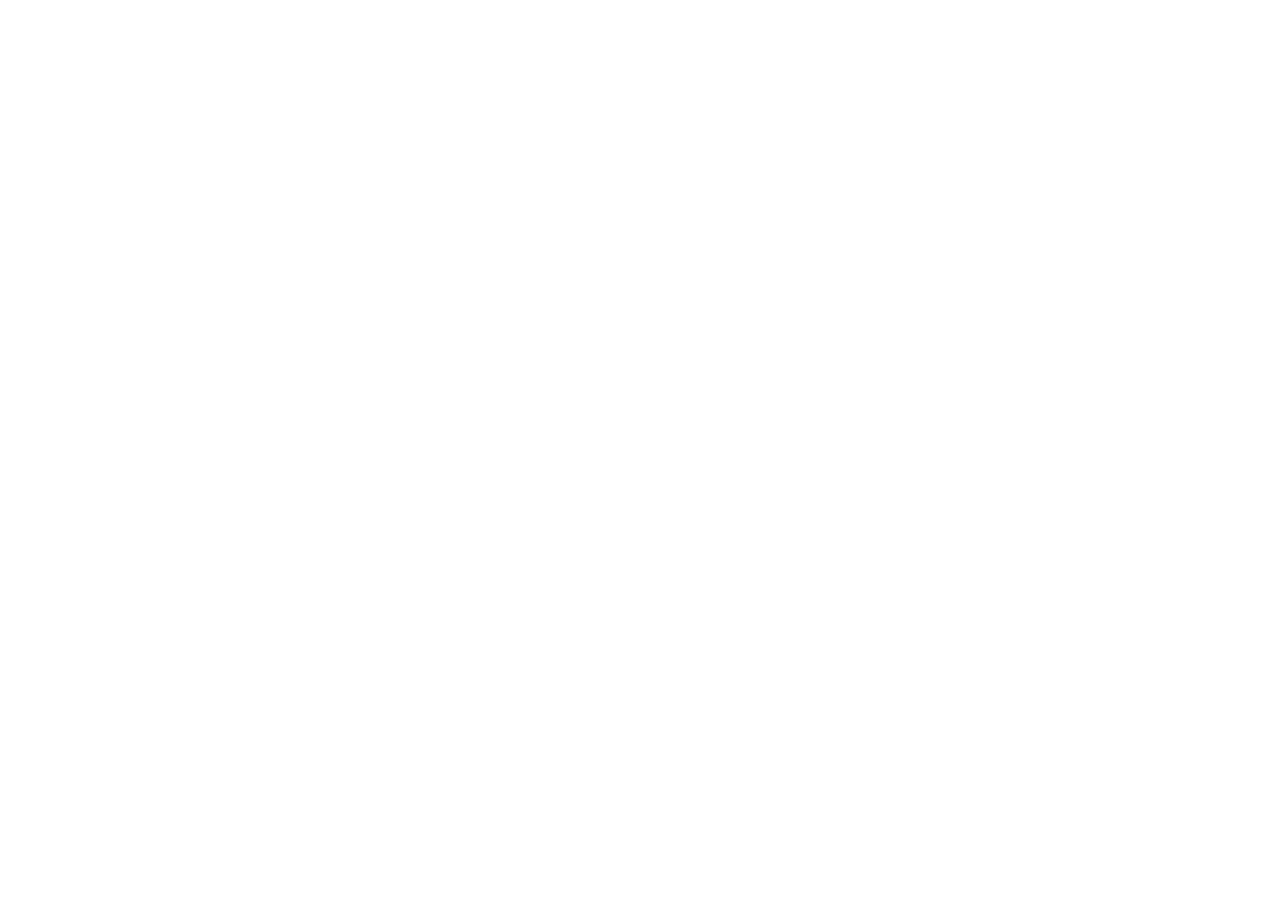
==== chemists.html @ e4ef556b "Основные файлы и главная страница" ====
<!DOCTYPE html>
<html>
<head>
    <meta charset='utf-8'>
    <meta http-equiv='X-UA-Compatible' content='IE=edge'>
    <title>Page Title</title>
    <meta name='viewport' content='width=device-width, initial-scale=1'>
    <link rel='stylesheet' type='text/css' media='screen' href='main.css'>
    <script src='main.js'></script>
</head>
<body>
    
</body>
</html>
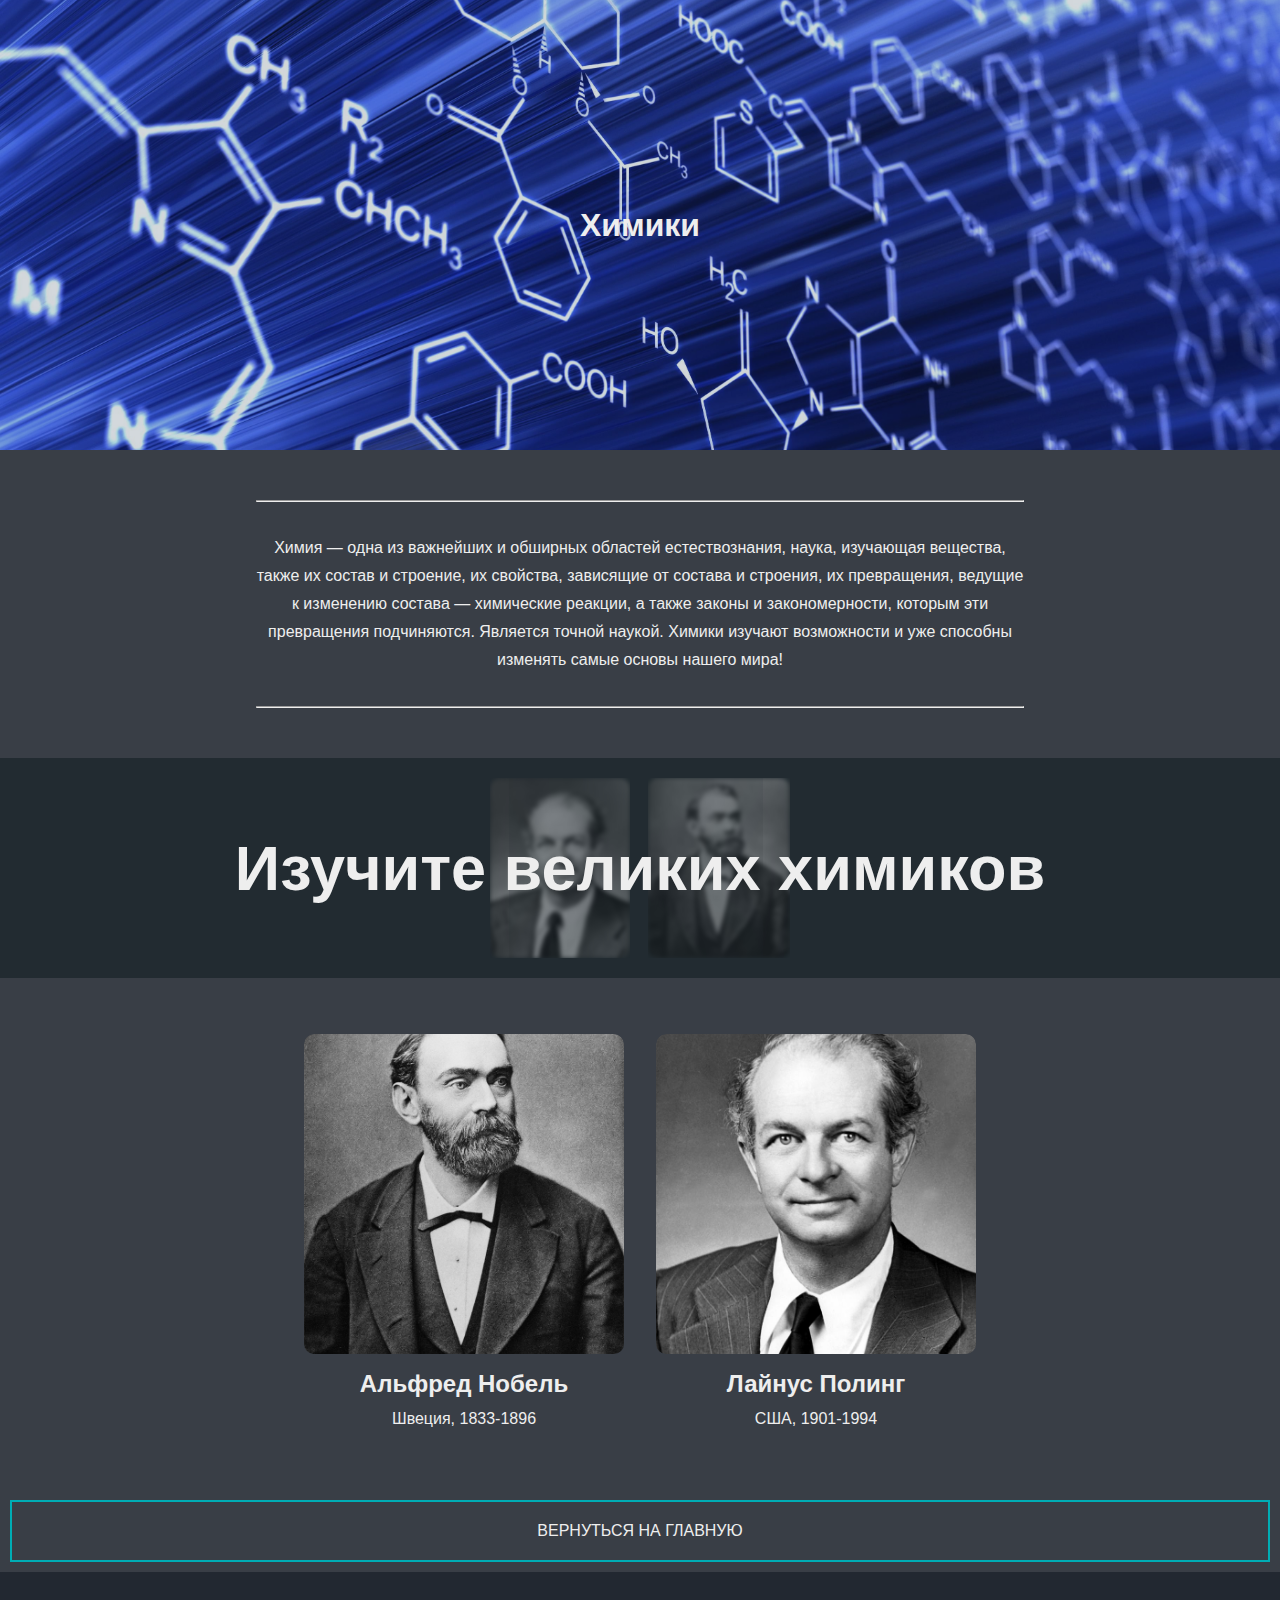
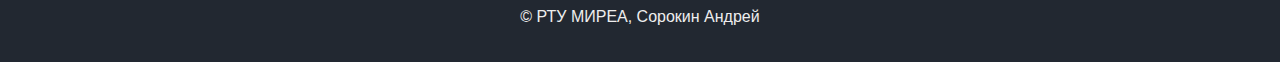
==== commit 891e9141: "Ищменение почти всего" ====
--- a/chemists.html
+++ b/chemists.html
@@ -1,14 +1,72 @@
 <!DOCTYPE html>
 <html>
-<head>
-    <meta charset='utf-8'>
-    <meta http-equiv='X-UA-Compatible' content='IE=edge'>
-    <title>Page Title</title>
-    <meta name='viewport' content='width=device-width, initial-scale=1'>
-    <link rel='stylesheet' type='text/css' media='screen' href='main.css'>
-    <script src='main.js'></script>
-</head>
-<body>
-    
-</body>
+  <head>
+      <meta charset='utf-8'>
+      <meta http-equiv='X-UA-Compatible' content='IE=edge'>
+      <title>Учёные химики</title>
+      <meta name='viewport' content='width=device-width, initial-scale=1'>
+      <link rel='stylesheet' type='text/css' media='screen' href='css/main.css'> <!--Главный всесайтовый CSS-->
+      <link rel='stylesheet' type='text/css' media='screen' href='css/chemists.css'> <!--CSS относится только к этой странице-->
+      <link rel='stylesheet' type='text/css' media='screen' href='css/subject.css'> <!--CSS относится ко всем предметам-->
+      <link rel="icon" type="image/png" href="photo/icon.png">
+      <script src='https://cdnjs.cloudflare.com/ajax/libs/jquery/2.1.3/jquery.min.js'></script>
+      <script src='js/physicists.js'></script> <!--JS относится ко всем предметам-->
+      <script src='js/main.js'></script> <!--Главный всесайтовый JS-->
+  </head>
+  <body>
+
+    <!--Вступление-->
+    <header class="grad-enter">
+      <h1 class="title">Химики</h1>
+    </header>
+    <div class="about">
+      <hr class="devq">
+      <p>Химия — одна из важнейших и обширных областей естествознания, наука, изучающая вещества, также их состав и строение, их свойства, зависящие от состава и строения, их превращения, ведущие к изменению состава — химические реакции, а также законы и закономерности, которым эти превращения подчиняются. Является точной наукой. Химики изучают возможности и уже способны изменять самые основы нашего мира!</p>
+      <hr class="devq">
+    </div>
+
+    <!--Замылинные учёные-->
+      <div class="people-intro">
+        <h1 class="slogf">Изучите великих химиков</h1>
+        <nav>
+          <ul>
+            <li><a><img src="photo/Linus_Pauling.jpg"></a></li>
+            <li><a><img src="photo/Alfred_Nobel.jpg"></a></li>
+          </ul>
+        </nav>
+    </div>
+
+    <!--Выбрать учёного-->
+    <ul class="card-list">
+      <li class="card">
+        <a href="scientists/Alfred_Nobel.html">
+          <div class="card-image">
+            <img src="photo/Alfred_Nobel.jpg" alt="Альфред Нобель" />
+          </div>
+          <div class="card-description">
+            <h2>Альфред Нобель</h2>
+            <p>Швеция, 1833-1896</p>
+          </div>
+        </a>
+      </li>
+      <li class="card">
+        <a href="scientists/Linus_Pauling.html">
+          <div class="card-image">
+            <img src="photo/Linus_Pauling.jpg" alt="Лайнус Полинг" />
+          </div>
+          <div class="card-description">
+            <h2>Лайнус Полинг</h2>
+            <p>США, 1901-1994</p>
+          </div>
+        </a>
+      </li>
+    </ul>
+
+    <!--Кнопка-->
+    <div class="but">
+      <a href="index.html#menu"><div class="button">Вернуться на главную</div></a>
+    </div>
+
+    <footer>&copy; РТУ МИРЕА, Сорокин Андрей</footer>
+  </body>
 </html>--- a/css/main.css
+++ b/css/main.css
@@ -0,0 +1,35 @@
+  ::selection {
+    background: #00ADB5; /* Safari */
+  }
+  ::-moz-selection {
+    background: #00ADB5; /* Firefox */
+  }
+
+  /*Скролбар стили*/
+  body::-webkit-scrollbar {
+    width: 12px;               /* ширина scrollbar */
+  }
+  body::-webkit-scrollbar-track {
+    background: rgb(37, 38, 68);        /* цвет дорожки */
+  }
+  body::-webkit-scrollbar-thumb {
+    background-color: rgba(174, 174, 214, 0.425);    /* цвет плашки */
+    border-radius: 0;       /* закругления плашки */
+    border: 0;  /* padding вокруг плашки */
+  }
+
+  body {
+    margin: 0;
+    padding: 0;
+  }
+
+
+  /*Подвал*/
+  footer{
+    height: 10vh;
+    display: flex;
+    justify-content: center;
+    align-items: center;
+    color: #EEEEEE;
+    background-color: #222831;
+}--- a/css/chemists.css
+++ b/css/chemists.css
@@ -0,0 +1,18 @@
+  .grad-enter {
+    background-image: url("../photo/himM.jpg");
+  }
+
+  .people-intro {
+    background-color: #222b31;
+    color: #EEEEEE;
+  }
+
+  @media screen and (min-width: 801px) {
+    .people-intro nav ul li a:before {
+      box-shadow: inset 0 0 200px #222b31;
+    }
+    .people-intro nav ul li a:hover:before {
+      box-shadow: inset 0 0 30px #222b31;
+    }
+  }
+  --- a/css/subject.css
+++ b/css/subject.css
@@ -0,0 +1,192 @@
+* {
+    box-sizing: border-box; 
+  }  
+  body {
+    font-family: 'Open Sans', sans-serif;
+    background-color: #393E46;
+  }
+    
+  /*Вступление*/
+  .devq {
+    margin: 32px 0 32px 0; 
+  }
+  .grad-enter {
+    position: relative;
+    height: 50vh;
+    box-shadow: inset 0px 0px 1000px 1000px rgba(34, 60, 80, 0.2);
+    background-size: cover;
+    background-position: center;
+    background-attachment: fixed;
+    background-repeat: no-repeat; 
+    display: flex;
+    align-items: center;
+    justify-content: center;
+  }
+  .grad-enter .title {
+    margin: 0;
+    color: #EEEEEE;
+    text-align: center;
+    position: absolute;
+  }
+
+  .about {
+    color: #EEEEEE;
+    text-align: center;
+    width: 60%;
+    margin: 50px auto; 
+    line-height: 28px; 
+  }
+
+  /*Замылинные учёные*/
+  .people-intro {
+    padding: 20px 10vh;
+    margin-bottom: 30px;
+    display: grid;
+    position: relative;
+  }
+  .slogf {
+    font-size: 7vh;
+    z-index: 2;
+    position: absolute;
+    justify-self: center;
+    align-self: center;
+  }
+  @media screen and (min-width: 801px) {
+    .people-intro nav ul {
+      list-style: none;
+      margin: 0;
+      padding: 0;
+      grid-gap: 2vmin;
+      display: flex;
+      justify-content: center;
+      align-items: center;
+    }
+    .people-intro nav ul li img {
+      display: block;
+      object-fit: cover;
+      width: 100%;
+      max-height: 20vh;
+      filter: blur(2px) grayscale(20%);
+      transition: 200ms;
+    }
+    .people-intro nav ul li a {
+      overflow: hidden;
+      display: grid;
+      grid-template-areas: cell;
+      place-items: end;
+      position: relative;
+      transition: box-shadow 180ms;
+    }
+    .people-intro nav ul li a img {
+      grid-area: cell;
+      border-radius: 10px;
+    }
+    .people-intro nav ul li a:before {
+      content: "";
+      position: absolute;
+      top: -3px;
+      right: -3px;
+      bottom: -3px;
+      left: -3px;
+      z-index: 1;
+      transition: box-shadow 200ms ease-in;
+    }
+    .people-intro nav ul li a:hover img {
+      filter: none;
+    }
+  }
+  @media screen and (max-width: 800px) {
+    .people-intro {
+      width: 100%;
+      padding: 40px 0;
+    }
+    .slogf {
+      font-size: 4vh;
+    }
+    .people-intro nav ul {
+      display: none;
+    }
+  }
+
+  /*Выбрать учёного*/
+  .card-list {
+    margin: 40px auto;
+    padding: 0;
+    font-size: 0;
+    text-align: center;
+    list-style: none;
+  }
+  .card {
+    color: #EEEEEE;
+    display: inline-block;
+    width: 20rem;
+    margin: 1rem;
+    font-size: 1rem;
+    overflow: hidden;
+    border-radius: 10px;
+    transition: transform 0.1s ease-in-out, box-shadow 0.1s;
+  }
+  .card a{
+    text-decoration: none;
+  }
+  .card-image {
+    display: block;
+    height: 20rem;
+  }
+  .card-image > img {
+    display: block;
+    height: 20rem;
+    width: 20rem;
+    object-fit: cover;
+    object-position: center;
+    border-radius: 10px;
+  }
+  @media screen and (max-width: 800px) {
+    .card {
+      width: 10rem;
+      font-size: 10px;
+    }
+    .card-image {
+      height: 10rem;
+    }
+    
+    .card-image > img {
+      height: 10rem;
+      width: 10rem;
+    }
+  }
+  .card:hover {
+    box-shadow: 0 0 3rem -1rem rgba(151, 151, 151, 0.5);
+  }
+  .card-description {
+    display: block;
+    padding: 1em 0.5em;
+    color: #EEEEEE;
+    text-decoration: none;
+  }
+  .card-description > h2 {
+    margin: 0 0 0.5em;
+  }
+  .card-description > p {
+    margin: 0;
+  }
+
+  /*Кнопка*/
+  .but a{
+    text-decoration: none;
+  }
+  .button {
+    margin: 10px;
+    padding: 20px;
+    border: 2px solid #00ADB5;
+    text-align: center;
+    text-transform: uppercase;
+    position: relative;
+    overflow: hidden;
+    cursor: default;
+    transition: 0.3s;
+    color: #EEEEEE;
+  }
+  .button:hover {
+    box-shadow: 0px 0px 0px 3px #00ADB5;
+  }
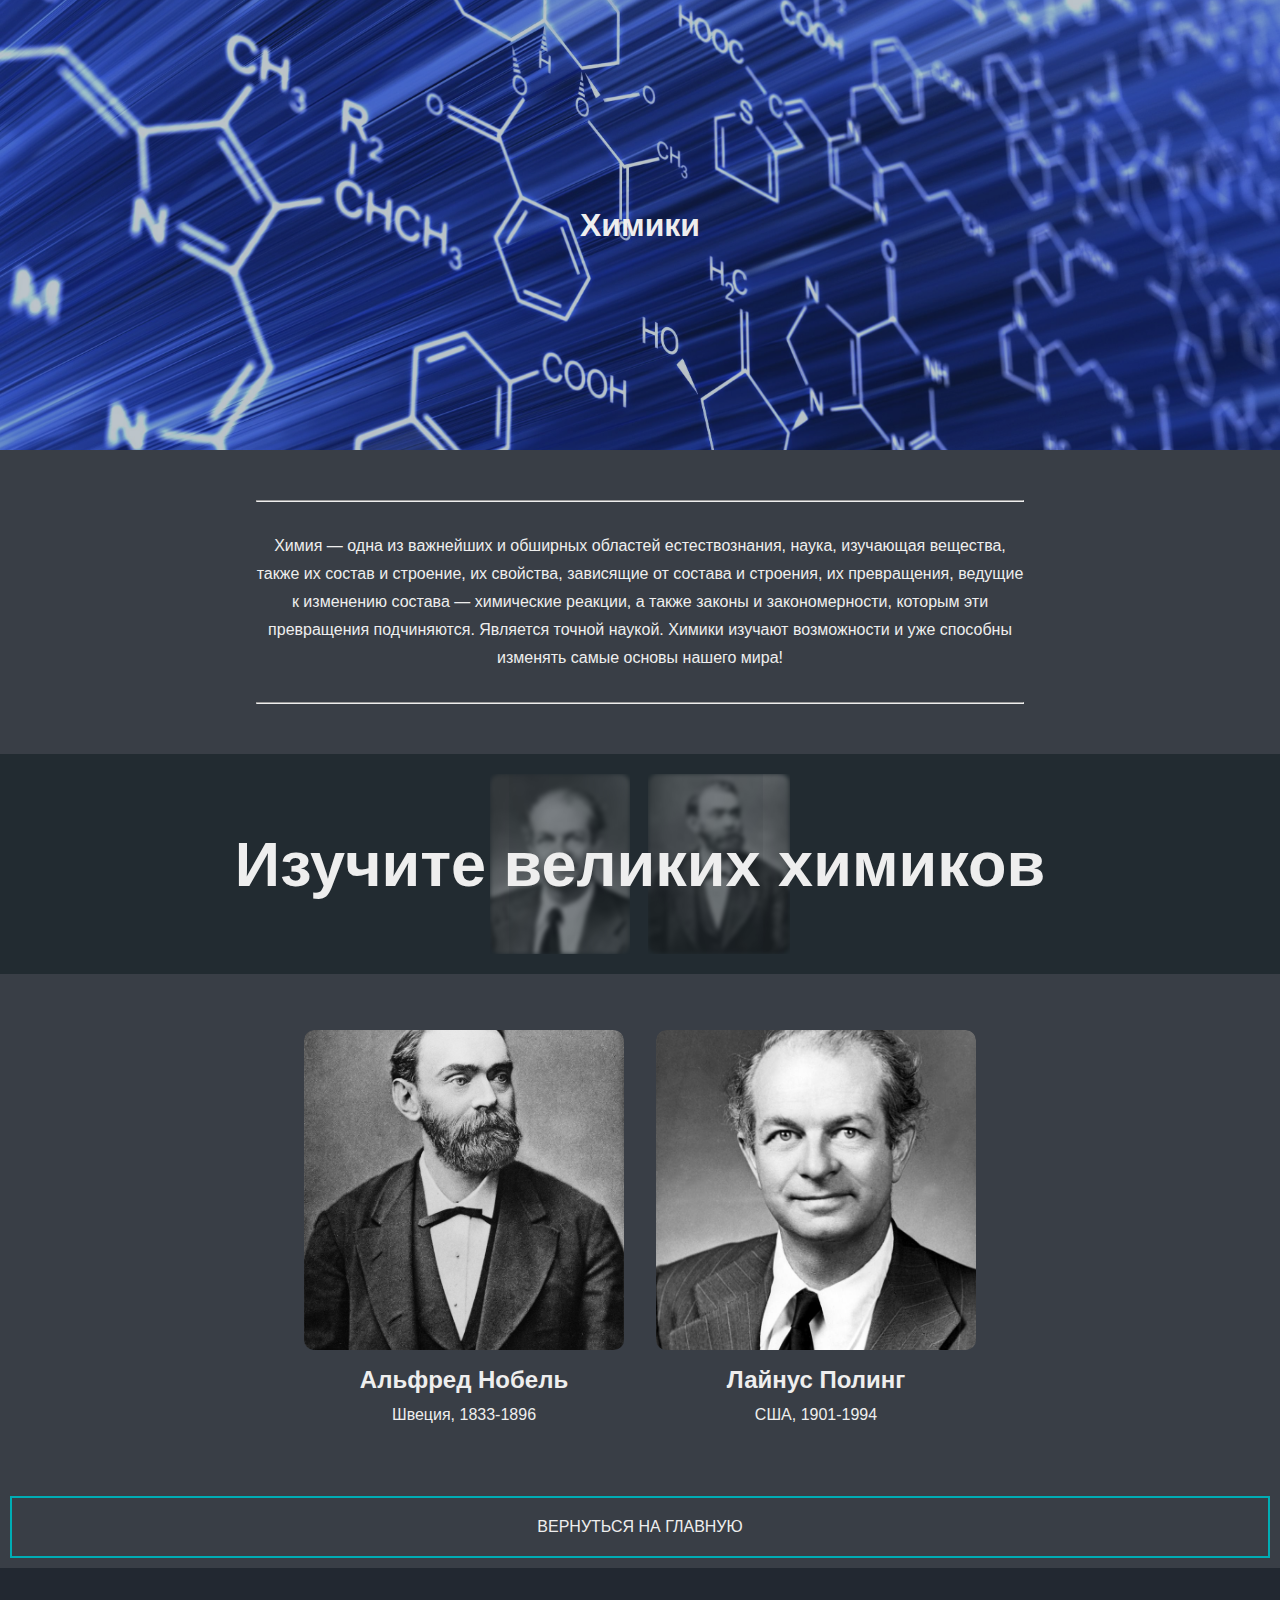
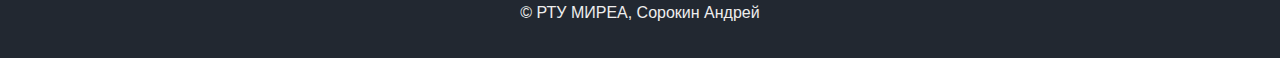
==== commit 6afbd1b2: "Изменение" ====
--- a/chemists.html
+++ b/chemists.html
@@ -1,13 +1,13 @@
 <!DOCTYPE html>
-<html>
+<html lang="ru">
   <head>
       <meta charset='utf-8'>
       <meta http-equiv='X-UA-Compatible' content='IE=edge'>
       <title>Учёные химики</title>
       <meta name='viewport' content='width=device-width, initial-scale=1'>
       <link rel='stylesheet' type='text/css' media='screen' href='css/main.css'> <!--Главный всесайтовый CSS-->
+      <link rel='stylesheet' type='text/css' media='screen' href='css/subject.css'> <!--CSS относится ко всем предметам-->
       <link rel='stylesheet' type='text/css' media='screen' href='css/chemists.css'> <!--CSS относится только к этой странице-->
-      <link rel='stylesheet' type='text/css' media='screen' href='css/subject.css'> <!--CSS относится ко всем предметам-->
       <link rel="icon" type="image/png" href="photo/icon.png">
       <script src='https://cdnjs.cloudflare.com/ajax/libs/jquery/2.1.3/jquery.min.js'></script>
       <script src='js/physicists.js'></script> <!--JS относится ко всем предметам-->
--- a/css/main.css
+++ b/css/main.css
@@ -23,6 +23,26 @@
     padding: 0;
   }
 
+  /*Кнопка*/
+  .but a{
+    text-decoration: none;
+  }
+  .button {
+    margin: 10px;
+    padding: 20px;
+    border: 2px solid #00ADB5;
+    text-align: center;
+    text-transform: uppercase;
+    position: relative;
+    overflow: hidden;
+    cursor: default;
+    transition: 0.3s;
+    color: #EEEEEE;
+  }
+  .button:hover {
+    box-shadow: 0px 0px 0px 3px #00ADB5;
+  }
+
 
   /*Подвал*/
   footer{
--- a/css/subject.css
+++ b/css/subject.css
@@ -8,12 +8,12 @@
     
   /*Вступление*/
   .devq {
-    margin: 32px 0 32px 0; 
+    margin: 30px 0 30px 0; 
   }
   .grad-enter {
     position: relative;
     height: 50vh;
-    box-shadow: inset 0px 0px 1000px 1000px rgba(34, 60, 80, 0.2);
+    box-shadow: inset 0px 0px 1000px 1000px rgba(34, 60, 80, 0.3);
     background-size: cover;
     background-position: center;
     background-attachment: fixed;
@@ -169,24 +169,4 @@
   }
   .card-description > p {
     margin: 0;
-  }
-
-  /*Кнопка*/
-  .but a{
-    text-decoration: none;
-  }
-  .button {
-    margin: 10px;
-    padding: 20px;
-    border: 2px solid #00ADB5;
-    text-align: center;
-    text-transform: uppercase;
-    position: relative;
-    overflow: hidden;
-    cursor: default;
-    transition: 0.3s;
-    color: #EEEEEE;
-  }
-  .button:hover {
-    box-shadow: 0px 0px 0px 3px #00ADB5;
-  }
+  }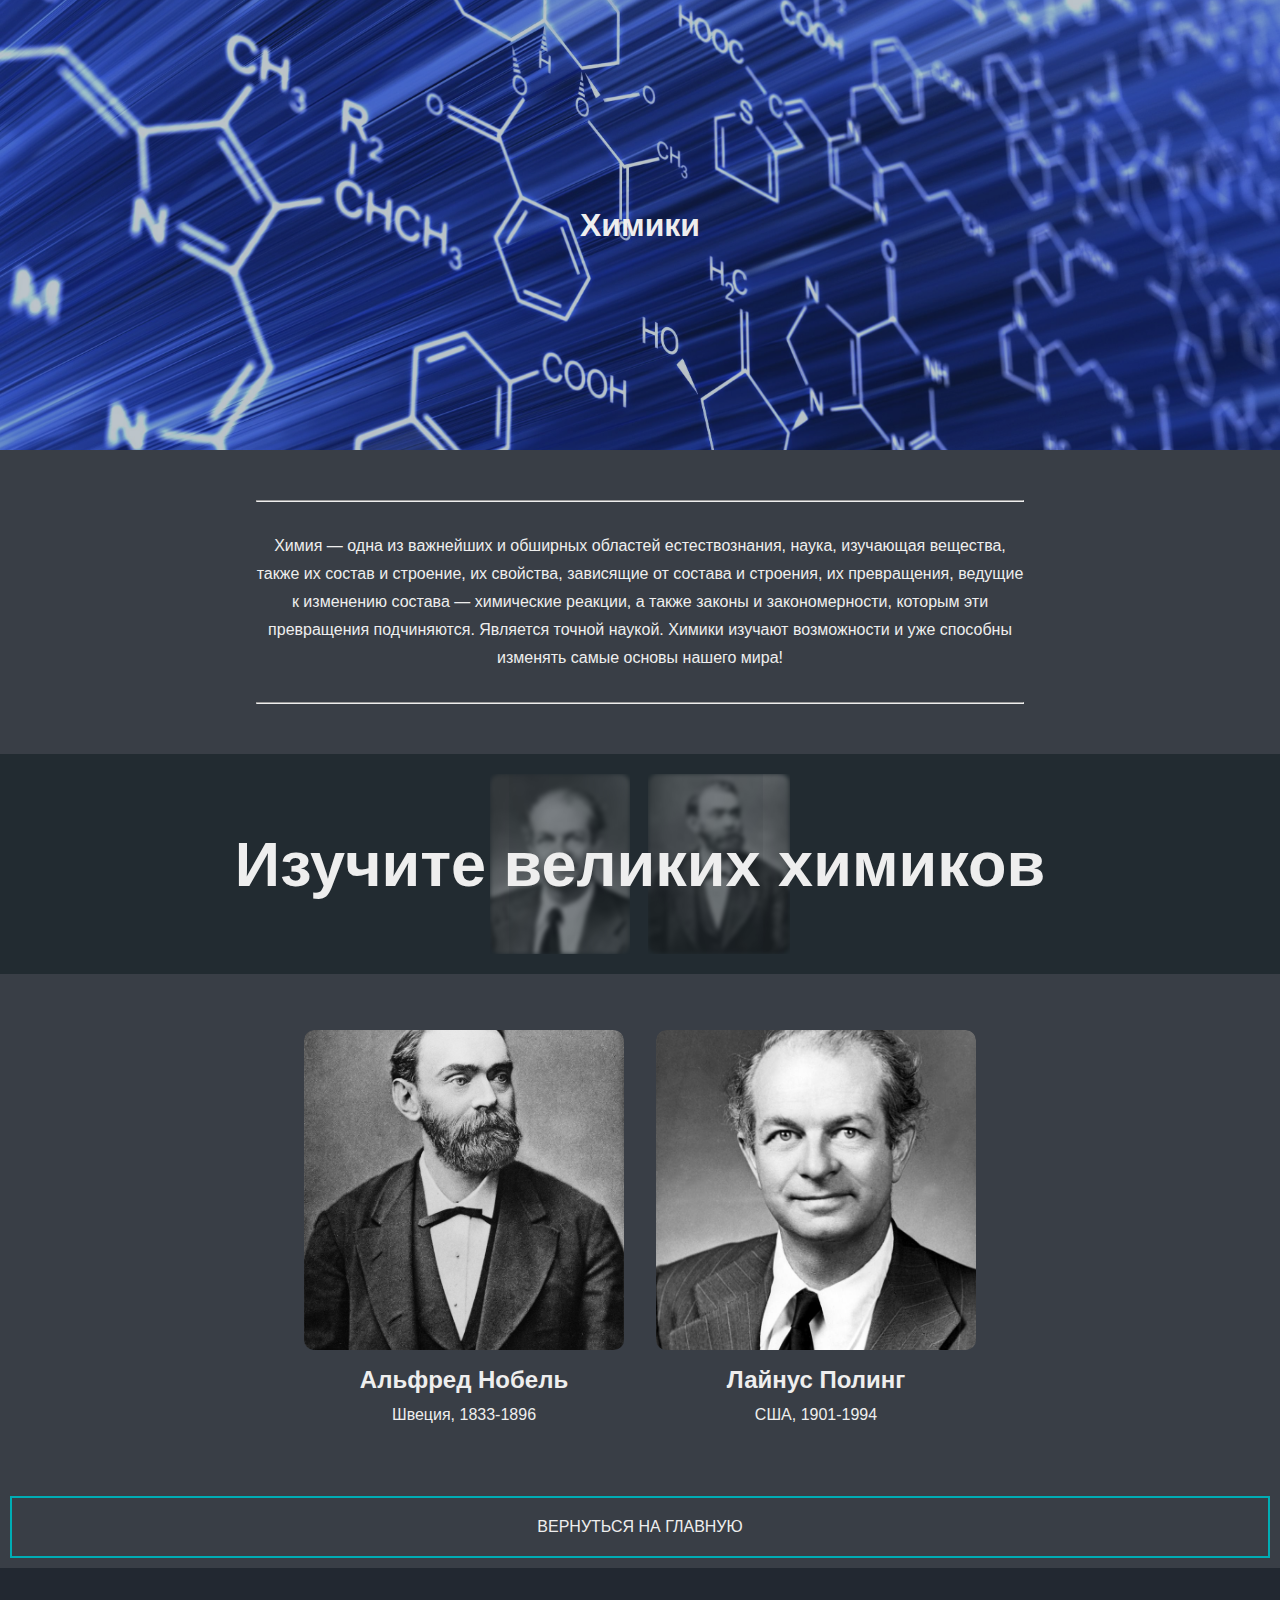
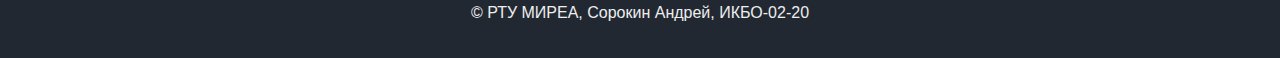
==== commit 12abff54: "Мелкие изменения" ====
--- a/chemists.html
+++ b/chemists.html
@@ -2,7 +2,6 @@
 <html lang="ru">
   <head>
       <meta charset='utf-8'>
-      <meta http-equiv='X-UA-Compatible' content='IE=edge'>
       <title>Учёные химики</title>
       <meta name='viewport' content='width=device-width, initial-scale=1'>
       <link rel='stylesheet' type='text/css' media='screen' href='css/main.css'> <!--Главный всесайтовый CSS-->
@@ -11,7 +10,6 @@
       <link rel="icon" type="image/png" href="photo/icon.png">
       <script src='https://cdnjs.cloudflare.com/ajax/libs/jquery/2.1.3/jquery.min.js'></script>
       <script src='js/physicists.js'></script> <!--JS относится ко всем предметам-->
-      <script src='js/main.js'></script> <!--Главный всесайтовый JS-->
   </head>
   <body>
 
@@ -30,18 +28,18 @@
         <h1 class="slogf">Изучите великих химиков</h1>
         <nav>
           <ul>
-            <li><a><img src="photo/Linus_Pauling.jpg"></a></li>
-            <li><a><img src="photo/Alfred_Nobel.jpg"></a></li>
+            <li><a><img src="photo/scientists/Linus_Pauling.jpg"></a></li>
+            <li><a><img src="photo/scientists/Alfred_Nobel.jpg"></a></li>
           </ul>
         </nav>
     </div>
 
     <!--Выбрать учёного-->
-    <ul class="card-list">
+    <ul class="card-list" id="list">
       <li class="card">
-        <a href="scientists/Alfred_Nobel.html">
+        <a href="#">
           <div class="card-image">
-            <img src="photo/Alfred_Nobel.jpg" alt="Альфред Нобель" />
+            <img src="photo/scientists/Alfred_Nobel.jpg" alt="Альфред Нобель" />
           </div>
           <div class="card-description">
             <h2>Альфред Нобель</h2>
@@ -50,9 +48,9 @@
         </a>
       </li>
       <li class="card">
-        <a href="scientists/Linus_Pauling.html">
+        <a href="#">
           <div class="card-image">
-            <img src="photo/Linus_Pauling.jpg" alt="Лайнус Полинг" />
+            <img src="photo/scientists/Linus_Pauling.jpg" alt="Лайнус Полинг" />
           </div>
           <div class="card-description">
             <h2>Лайнус Полинг</h2>
@@ -67,6 +65,6 @@
       <a href="index.html#menu"><div class="button">Вернуться на главную</div></a>
     </div>
 
-    <footer>&copy; РТУ МИРЕА, Сорокин Андрей</footer>
+    <footer>&copy; РТУ МИРЕА, Сорокин Андрей, ИКБО-02-20</footer>
   </body>
 </html>--- a/css/main.css
+++ b/css/main.css
@@ -16,6 +16,10 @@
     background-color: rgba(174, 174, 214, 0.425);    /* цвет плашки */
     border-radius: 0;       /* закругления плашки */
     border: 0;  /* padding вокруг плашки */
+  }
+
+  html{
+    scroll-behavior: smooth;
   }
 
   body {
@@ -50,6 +54,13 @@
     display: flex;
     justify-content: center;
     align-items: center;
+    text-align: center;
     color: #EEEEEE;
     background-color: #222831;
-}+  }
+
+  @media screen and (max-width: 380px) {
+    footer{
+      font-size: 13px;
+    }
+  }--- a/css/subject.css
+++ b/css/subject.css
@@ -1,4 +1,5 @@
-* {
+  /*Общие стили*/
+  *{
     box-sizing: border-box; 
   }  
   body {
@@ -99,6 +100,7 @@
     .people-intro {
       width: 100%;
       padding: 40px 0;
+      text-align: center;
     }
     .slogf {
       font-size: 4vh;
--- a/css/chemists.css
+++ b/css/chemists.css
@@ -1,7 +1,9 @@
+  /*Главное фото*/
   .grad-enter {
     background-image: url("../photo/himM.jpg");
   }
 
+  /*Цвет фона залыленных фото*/
   .people-intro {
     background-color: #222b31;
     color: #EEEEEE;
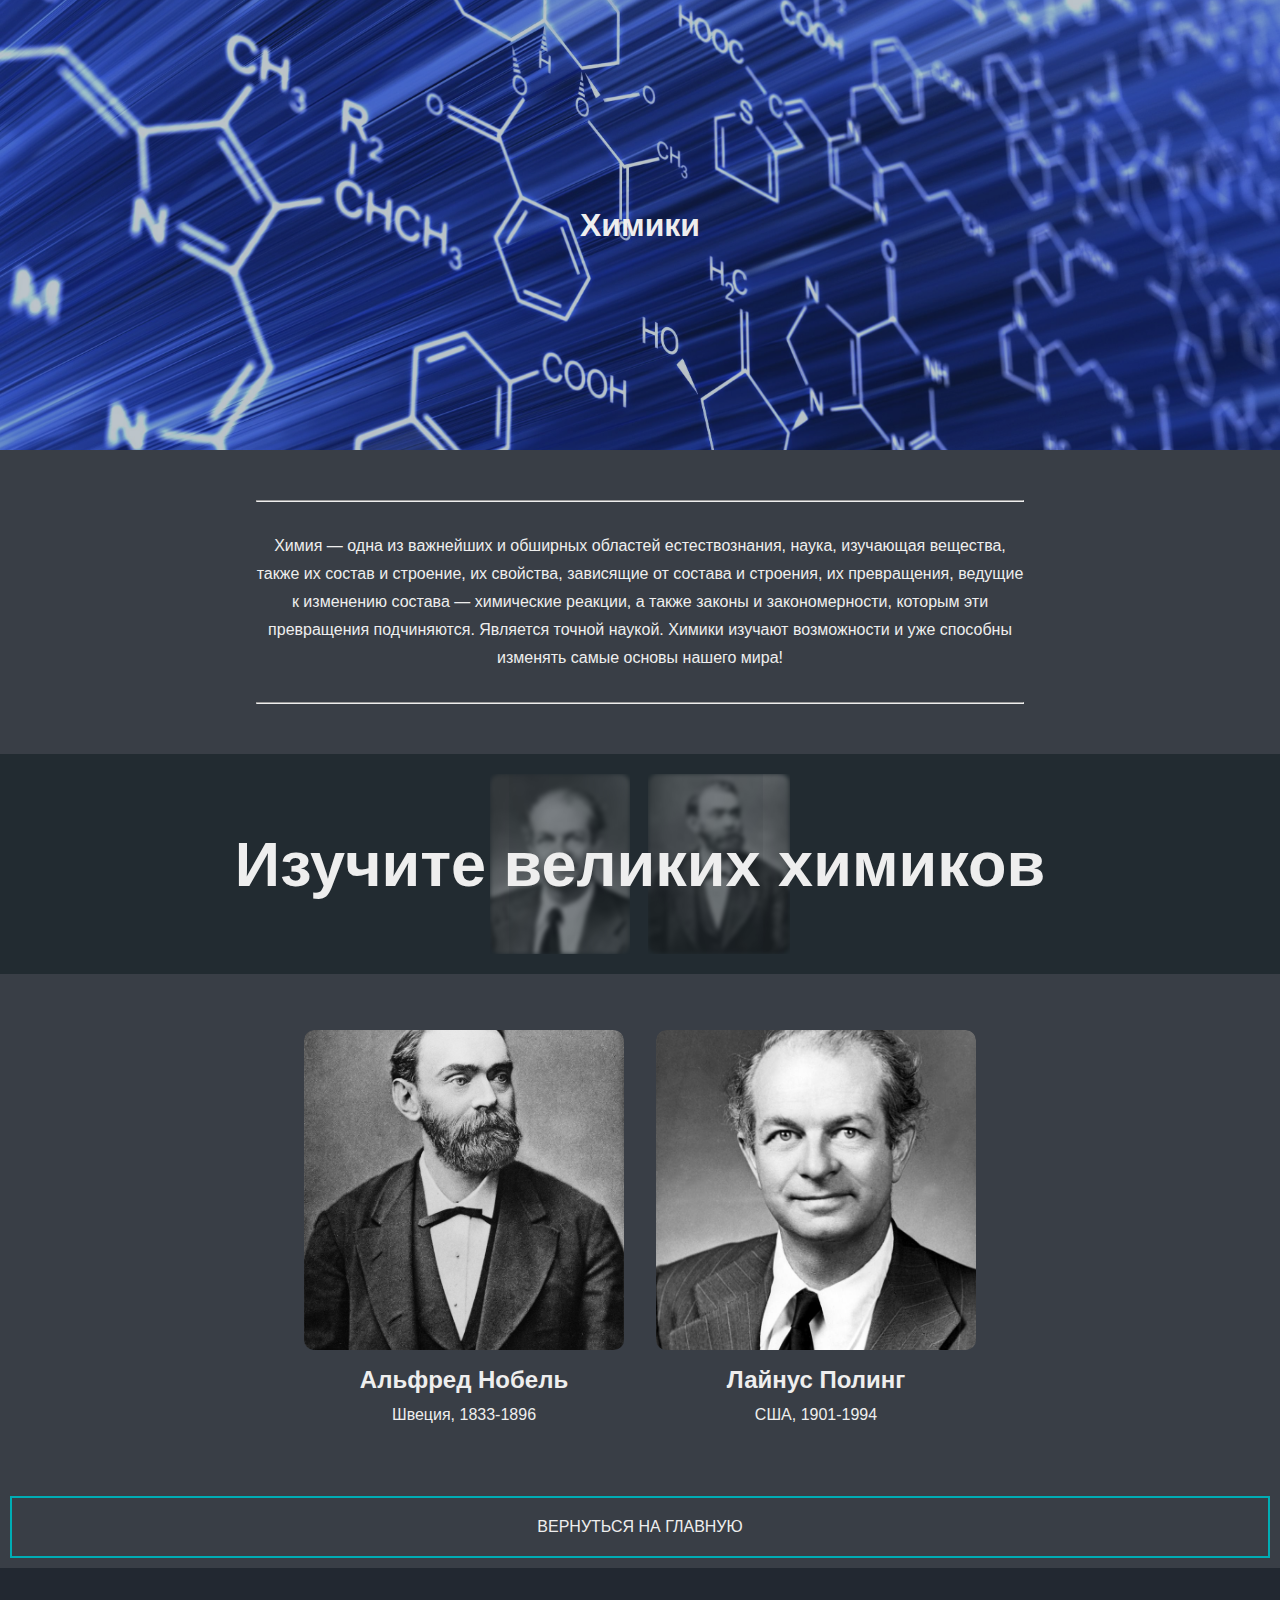
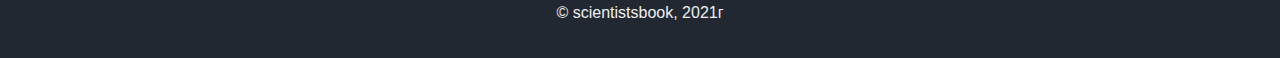
==== commit 56f74104: "Небольшие структурные изменения и изменение футера" ====
--- a/chemists.html
+++ b/chemists.html
@@ -65,6 +65,6 @@
       <a href="index.html#menu"><div class="button">Вернуться на главную</div></a>
     </div>
 
-    <footer>&copy; РТУ МИРЕА, Сорокин Андрей, ИКБО-02-20</footer>
+    <footer>&copy; scientistsbook, 2021г</footer>
   </body>
 </html>--- a/css/main.css
+++ b/css/main.css
@@ -1,66 +1,78 @@
-  ::selection {
-    background: #00ADB5; /* Safari */
-  }
-  ::-moz-selection {
-    background: #00ADB5; /* Firefox */
-  }
+::-moz-selection {
+  background: #00ADB5; /* Safari */
+}
+::selection {
+  background: #00ADB5; /* Safari */
+}
+::-moz-selection {
+  background: #00ADB5; /* Firefox */
+}
 
-  /*Скролбар стили*/
-  body::-webkit-scrollbar {
-    width: 12px;               /* ширина scrollbar */
-  }
-  body::-webkit-scrollbar-track {
-    background: rgb(37, 38, 68);        /* цвет дорожки */
-  }
-  body::-webkit-scrollbar-thumb {
-    background-color: rgba(174, 174, 214, 0.425);    /* цвет плашки */
-    border-radius: 0;       /* закругления плашки */
-    border: 0;  /* padding вокруг плашки */
-  }
+/*Скролбар стили*/
+body::-webkit-scrollbar {
+  width: 12px;               /* ширина scrollbar */
+}
+body::-webkit-scrollbar-track {
+  background: rgb(37, 38, 68);        /* цвет дорожки */
+}
+body::-webkit-scrollbar-thumb {
+  background-color: rgba(174, 174, 214, 0.425);    /* цвет плашки */
+  border-radius: 0;       /* закругления плашки */
+  border: 0;  /* padding вокруг плашки */
+}
 
-  html{
-    scroll-behavior: smooth;
-  }
+html{
+  scroll-behavior: smooth;
+}
 
-  body {
-    margin: 0;
-    padding: 0;
-  }
+body {
+  margin: 0;
+  padding: 0;
+}
 
-  /*Кнопка*/
-  .but a{
-    text-decoration: none;
-  }
-  .button {
-    margin: 10px;
-    padding: 20px;
-    border: 2px solid #00ADB5;
-    text-align: center;
-    text-transform: uppercase;
-    position: relative;
-    overflow: hidden;
-    cursor: default;
-    transition: 0.3s;
-    color: #EEEEEE;
-  }
-  .button:hover {
-    box-shadow: 0px 0px 0px 3px #00ADB5;
-  }
+/*Кнопка*/
+.but a{
+  text-decoration: none;
+}
+.button {
+  margin: 10px;
+  padding: 20px;
+  border: 2px solid #00ADB5;
+  text-align: center;
+  text-transform: uppercase;
+  position: relative;
+  overflow: hidden;
+  cursor: default;
+  -webkit-transition: 0.3s;
+  -o-transition: 0.3s;
+  transition: 0.3s;
+  color: #EEEEEE;
+}
+.button:hover {
+  -webkit-box-shadow: 0px 0px 0px 3px #00ADB5;
+          box-shadow: 0px 0px 0px 3px #00ADB5;
+}
 
 
-  /*Подвал*/
+/*Подвал*/
+footer{
+  height: 10vh;
+  display: -webkit-box;
+  display: -ms-flexbox;
+  display: flex;
+  -webkit-box-pack: center;
+      -ms-flex-pack: center;
+          justify-content: center;
+  -webkit-box-align: center;
+      -ms-flex-align: center;
+          align-items: center;
+  text-align: center;
+  color: #EEEEEE;
+  background-color: #222831;
+}
+
+@media screen and (max-width: 380px) {
   footer{
-    height: 10vh;
-    display: flex;
-    justify-content: center;
-    align-items: center;
-    text-align: center;
-    color: #EEEEEE;
-    background-color: #222831;
+    font-size: 13px;
   }
-
-  @media screen and (max-width: 380px) {
-    footer{
-      font-size: 13px;
-    }
-  }+}--- a/css/subject.css
+++ b/css/subject.css
@@ -1,6 +1,7 @@
   /*Общие стили*/
   *{
-    box-sizing: border-box; 
+    -webkit-box-sizing: border-box;
+            box-sizing: border-box; 
   }  
   body {
     font-family: 'Open Sans', sans-serif;
@@ -14,14 +15,21 @@
   .grad-enter {
     position: relative;
     height: 50vh;
-    box-shadow: inset 0px 0px 1000px 1000px rgba(34, 60, 80, 0.3);
+    -webkit-box-shadow: inset 0px 0px 1000px 1000px rgba(34, 60, 80, 0.3);
+            box-shadow: inset 0px 0px 1000px 1000px rgba(34, 60, 80, 0.3);
     background-size: cover;
     background-position: center;
     background-attachment: fixed;
     background-repeat: no-repeat; 
+    display: -webkit-box; 
+    display: -ms-flexbox; 
     display: flex;
-    align-items: center;
-    justify-content: center;
+    -webkit-box-align: center;
+        -ms-flex-align: center;
+            align-items: center;
+    -webkit-box-pack: center;
+        -ms-flex-pack: center;
+            justify-content: center;
   }
   .grad-enter .title {
     margin: 0;
@@ -42,6 +50,7 @@
   .people-intro {
     padding: 20px 10vh;
     margin-bottom: 30px;
+    display: -ms-grid;
     display: grid;
     position: relative;
   }
@@ -49,8 +58,11 @@
     font-size: 7vh;
     z-index: 2;
     position: absolute;
-    justify-self: center;
-    align-self: center;
+    -ms-grid-column-align: center;
+        justify-self: center;
+    -ms-flex-item-align: center;
+        -ms-grid-row-align: center;
+        align-self: center;
   }
   @media screen and (min-width: 801px) {
     .people-intro nav ul {
@@ -58,25 +70,40 @@
       margin: 0;
       padding: 0;
       grid-gap: 2vmin;
+      display: -webkit-box;
+      display: -ms-flexbox;
       display: flex;
-      justify-content: center;
-      align-items: center;
+      -webkit-box-pack: center;
+          -ms-flex-pack: center;
+              justify-content: center;
+      -webkit-box-align: center;
+          -ms-flex-align: center;
+              align-items: center;
     }
     .people-intro nav ul li img {
       display: block;
-      object-fit: cover;
+      -o-object-fit: cover;
+         object-fit: cover;
       width: 100%;
       max-height: 20vh;
-      filter: blur(2px) grayscale(20%);
+      -webkit-filter: blur(2px) grayscale(20%);
+              filter: blur(2px) grayscale(20%);
+      -webkit-transition: 200ms;
+      -o-transition: 200ms;
       transition: 200ms;
     }
     .people-intro nav ul li a {
       overflow: hidden;
+      display: -ms-grid;
       display: grid;
-      grid-template-areas: cell;
+          grid-template-areas: cell;
       place-items: end;
       position: relative;
+      -webkit-transition: -webkit-box-shadow 180ms;
+      transition: -webkit-box-shadow 180ms;
+      -o-transition: box-shadow 180ms;
       transition: box-shadow 180ms;
+      transition: box-shadow 180ms, -webkit-box-shadow 180ms;
     }
     .people-intro nav ul li a img {
       grid-area: cell;
@@ -90,10 +117,15 @@
       bottom: -3px;
       left: -3px;
       z-index: 1;
+      -webkit-transition: -webkit-box-shadow 200ms ease-in;
+      transition: -webkit-box-shadow 200ms ease-in;
+      -o-transition: box-shadow 200ms ease-in;
       transition: box-shadow 200ms ease-in;
+      transition: box-shadow 200ms ease-in, -webkit-box-shadow 200ms ease-in;
     }
     .people-intro nav ul li a:hover img {
-      filter: none;
+      -webkit-filter: none;
+              filter: none;
     }
   }
   @media screen and (max-width: 800px) {
@@ -126,7 +158,11 @@
     font-size: 1rem;
     overflow: hidden;
     border-radius: 10px;
+    -webkit-transition: -webkit-transform 0.1s ease-in-out, -webkit-box-shadow 0.1s;
+    transition: -webkit-transform 0.1s ease-in-out, -webkit-box-shadow 0.1s;
+    -o-transition: transform 0.1s ease-in-out, box-shadow 0.1s;
     transition: transform 0.1s ease-in-out, box-shadow 0.1s;
+    transition: transform 0.1s ease-in-out, box-shadow 0.1s, -webkit-transform 0.1s ease-in-out, -webkit-box-shadow 0.1s;
   }
   .card a{
     text-decoration: none;
@@ -139,8 +175,10 @@
     display: block;
     height: 20rem;
     width: 20rem;
-    object-fit: cover;
-    object-position: center;
+    -o-object-fit: cover;
+       object-fit: cover;
+    -o-object-position: center;
+       object-position: center;
     border-radius: 10px;
   }
   @media screen and (max-width: 800px) {
@@ -158,7 +196,8 @@
     }
   }
   .card:hover {
-    box-shadow: 0 0 3rem -1rem rgba(151, 151, 151, 0.5);
+    -webkit-box-shadow: 0 0 3rem -1rem rgba(151, 151, 151, 0.5);
+            box-shadow: 0 0 3rem -1rem rgba(151, 151, 151, 0.5);
   }
   .card-description {
     display: block;
--- a/css/chemists.css
+++ b/css/chemists.css
@@ -11,10 +11,12 @@
 
   @media screen and (min-width: 801px) {
     .people-intro nav ul li a:before {
-      box-shadow: inset 0 0 200px #222b31;
+      -webkit-box-shadow: inset 0 0 200px #222b31;
+              box-shadow: inset 0 0 200px #222b31;
     }
     .people-intro nav ul li a:hover:before {
-      box-shadow: inset 0 0 30px #222b31;
+      -webkit-box-shadow: inset 0 0 30px #222b31;
+              box-shadow: inset 0 0 30px #222b31;
     }
   }
   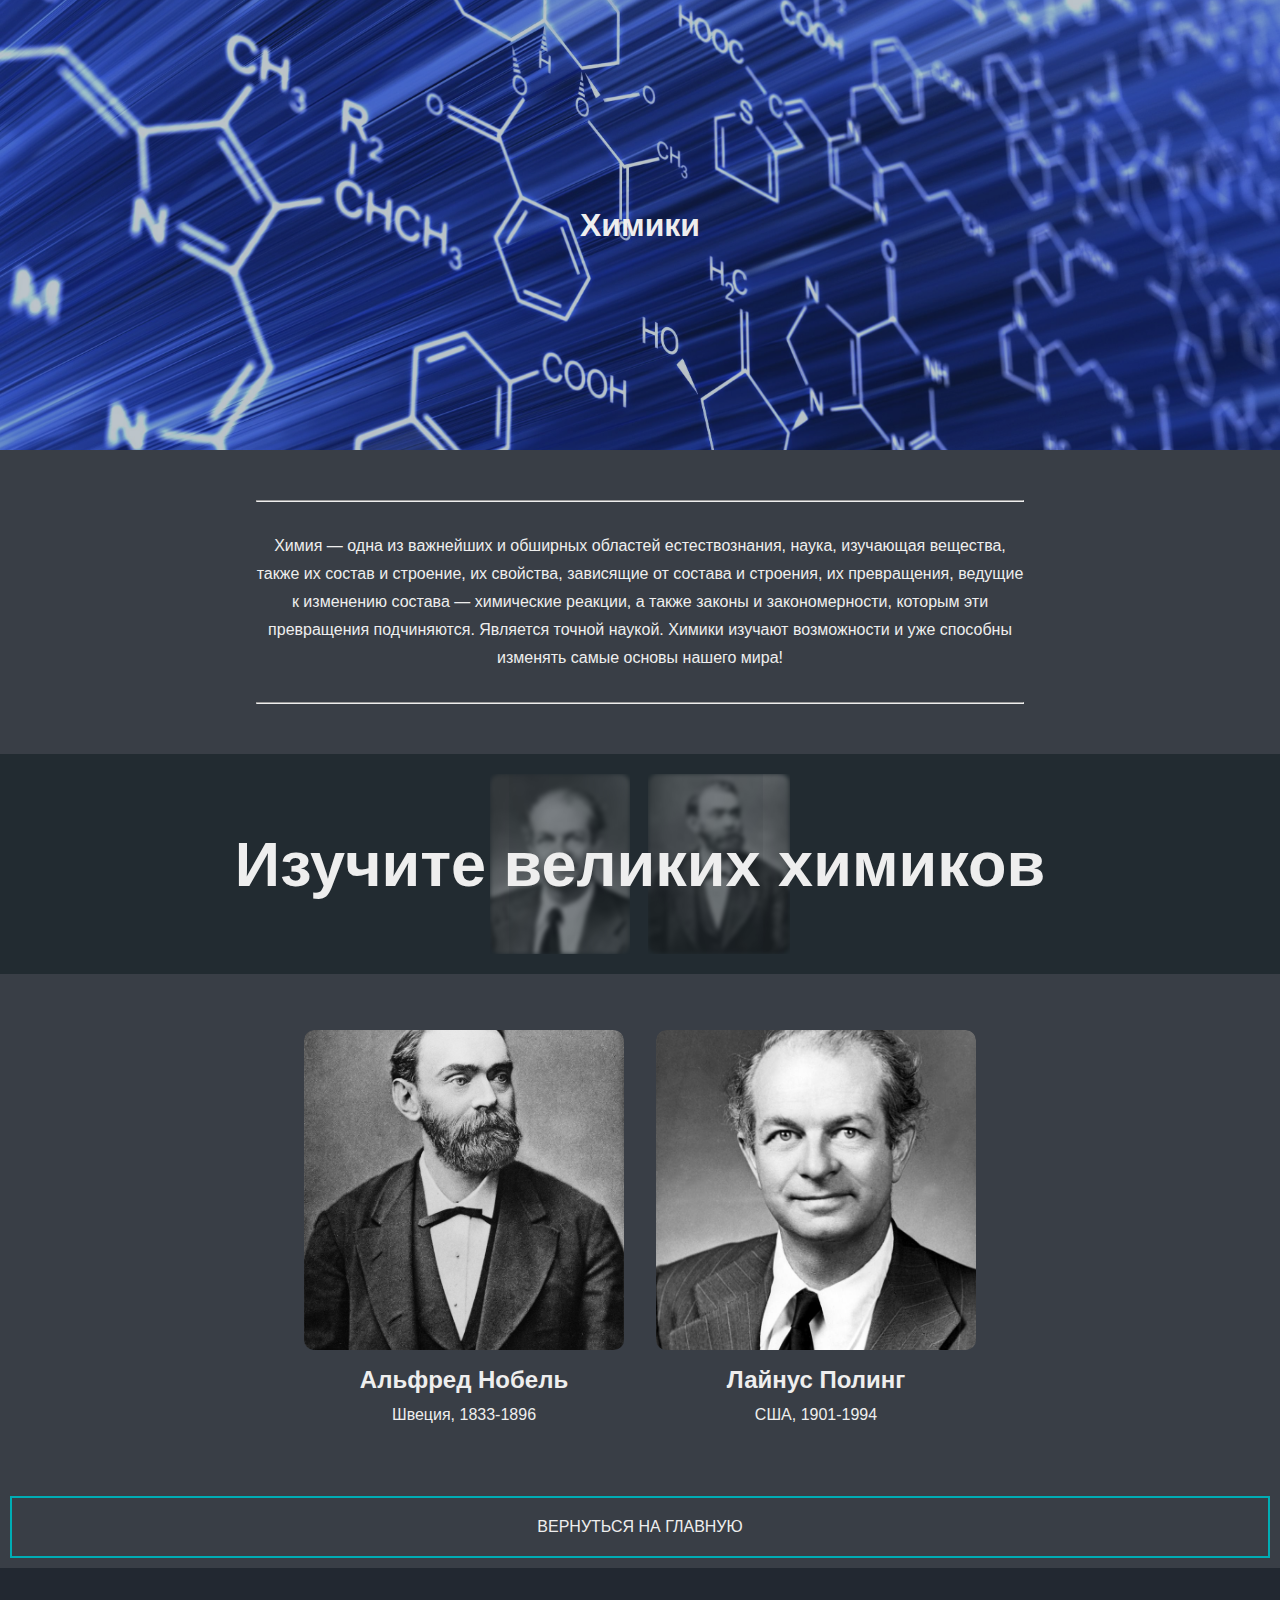
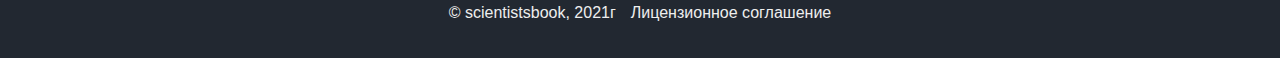
==== commit 3673058e: "Мелкие изменения" ====
--- a/chemists.html
+++ b/chemists.html
@@ -65,6 +65,6 @@
       <a href="index.html#menu"><div class="button">Вернуться на главную</div></a>
     </div>
 
-    <footer>&copy; scientistsbook, 2021г</footer>
+    <footer>&copy; scientistsbook, 2021г <a href="politics.html"> Лицензионное соглашение</a></footer>
   </body>
 </html>--- a/css/main.css
+++ b/css/main.css
@@ -70,9 +70,21 @@
   color: #EEEEEE;
   background-color: #222831;
 }
+footer a{
+  margin-left: 15px;
+  text-decoration: none;
+  color: #EEEEEE;
+}
+footer a:hover{
+  text-decoration: none;
+  color: #eeeeeeb4;
+}
 
 @media screen and (max-width: 380px) {
   footer{
     font-size: 13px;
   }
+  footer a{
+    margin-left: 0px;
+  }
 }